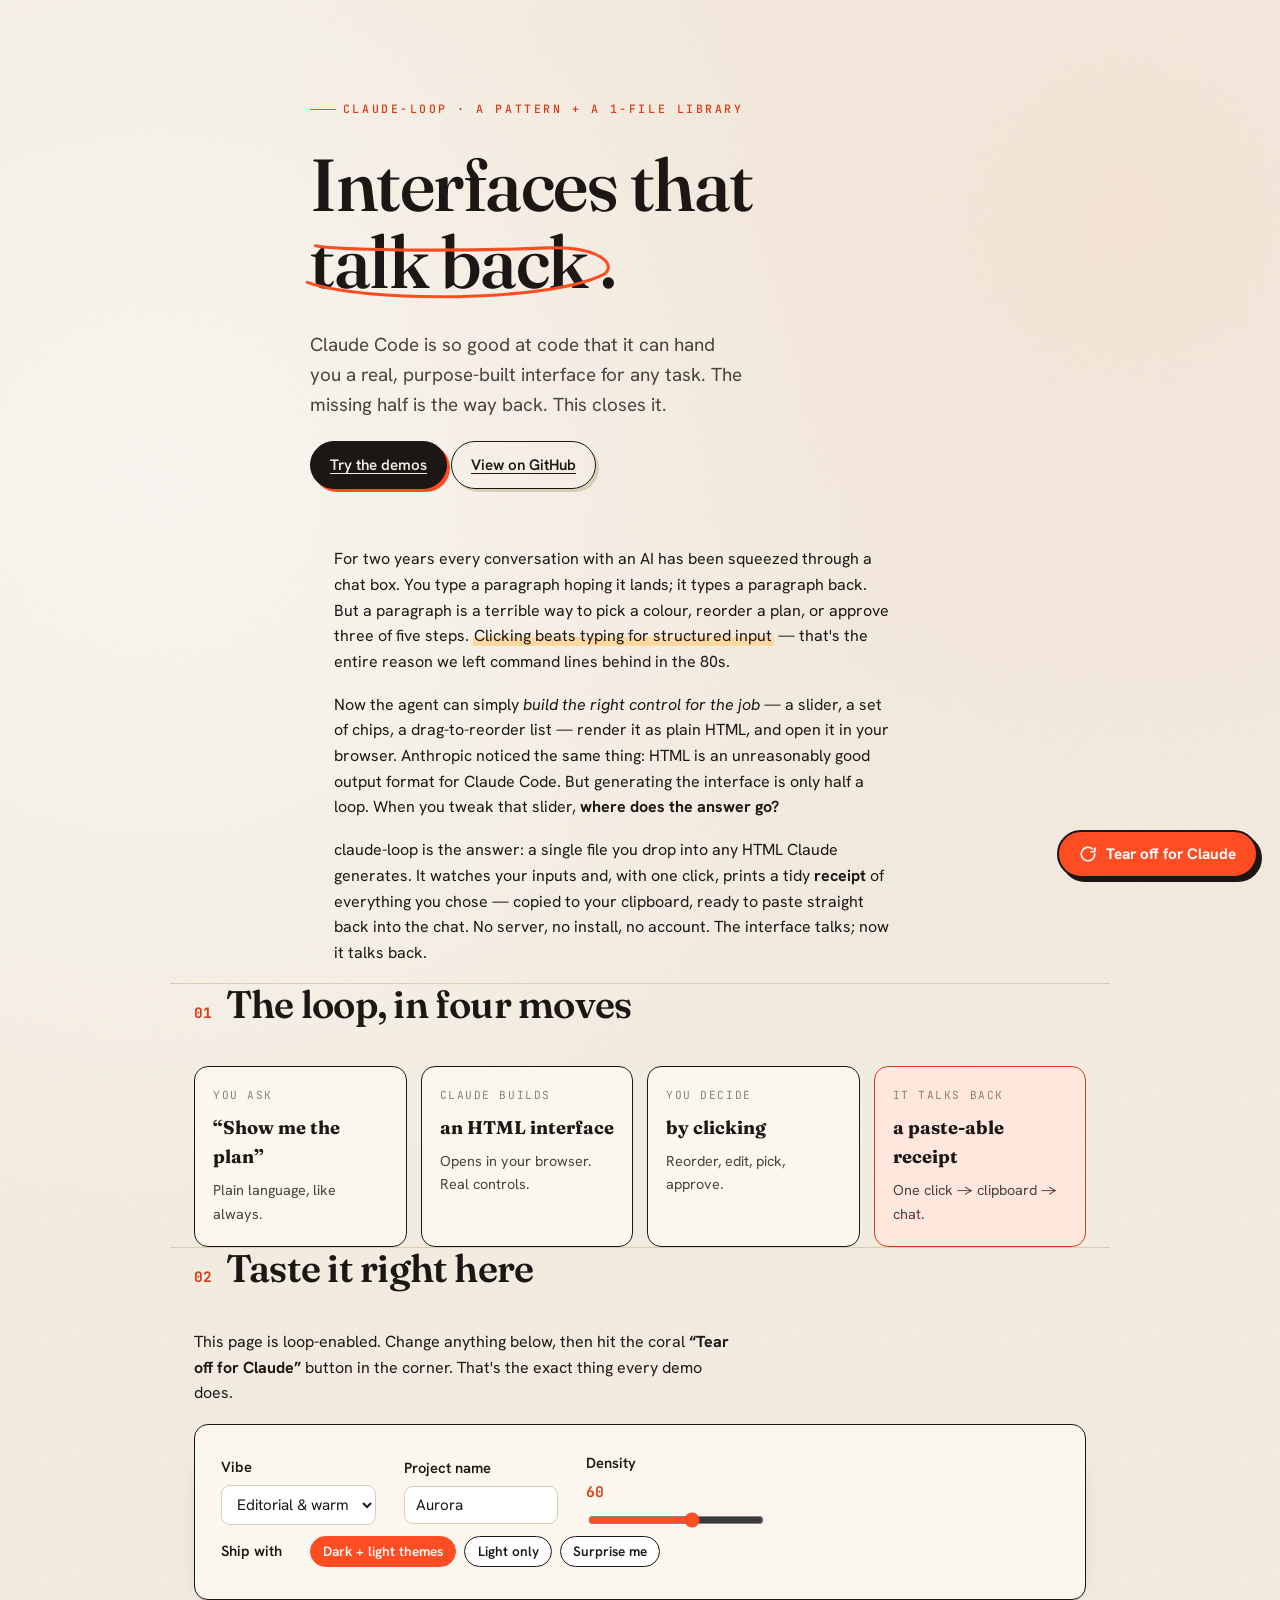
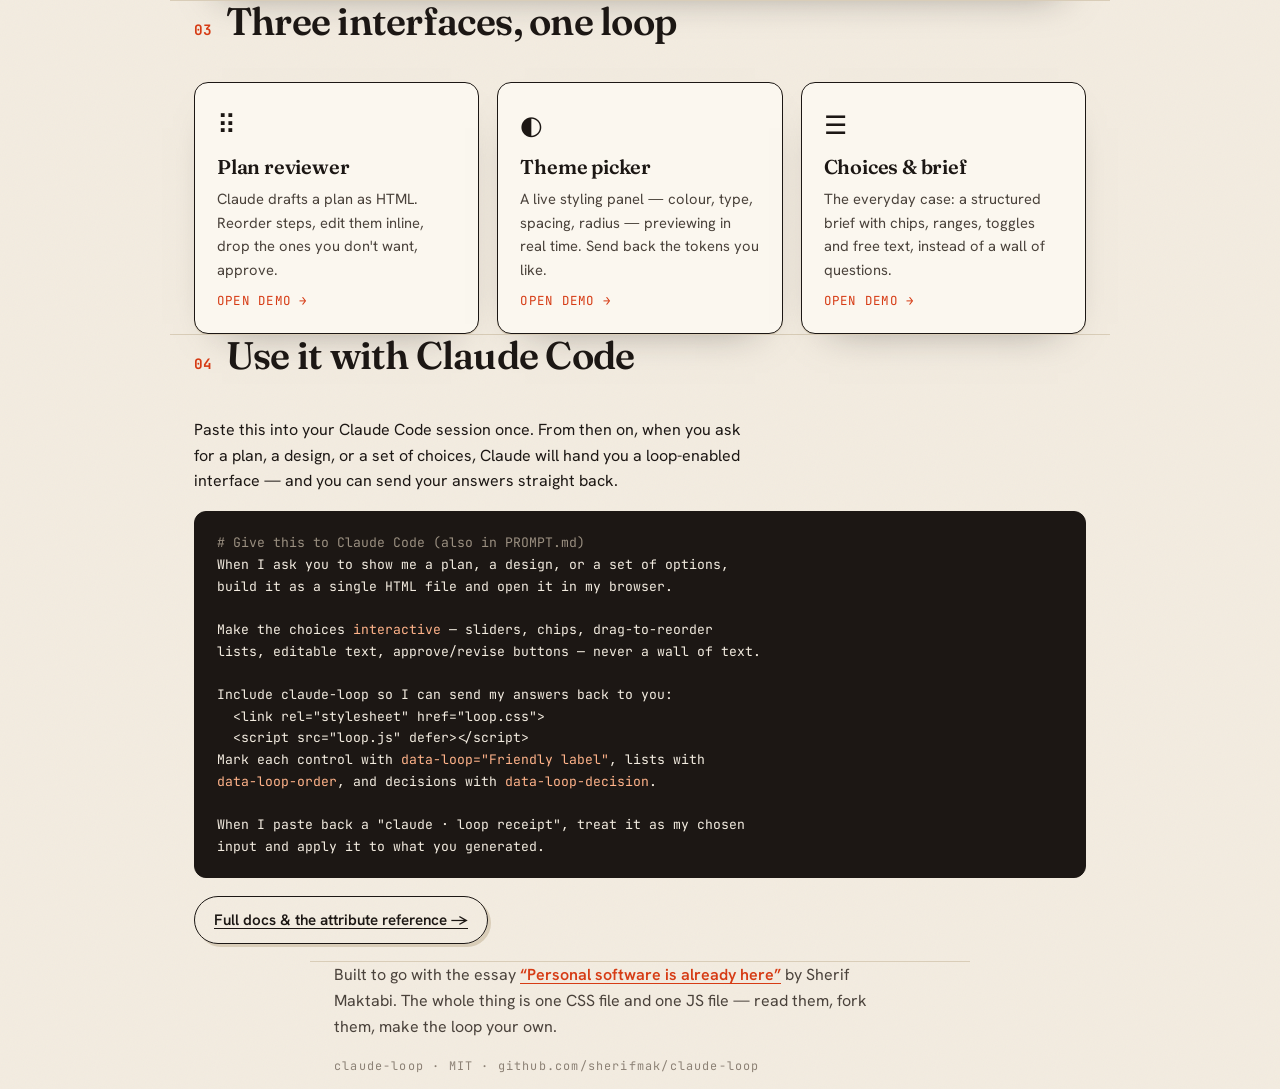
==== index.html @ 5210a77c "claude-loop: interfaces that talk back A drop-in pattern + library that closes the loop between the " ====
<!DOCTYPE html>
<html lang="en">
<head>
<meta charset="UTF-8">
<meta name="viewport" content="width=device-width, initial-scale=1.0">
<title>claude-loop · interfaces that talk back</title>
<meta name="description" content="Claude Code is so good at HTML it can hand you a real interface for any task. claude-loop closes the missing half of the loop: a clean way to send your clicks, edits, and choices back to the chat.">
<link rel="stylesheet" href="loop.css">
<style>
  /* page-specific layout */
  header.hero { padding: 92px 0 40px; }
  .hero h1 { margin-top: .15em; }
  .hero .lead { max-width: 40ch; }
  .loopword { position: relative; white-space: nowrap; }
  .loopword svg { position:absolute; left:-6%; top:-12%; width:112%; height:130%; pointer-events:none; }
  .loopword svg path { fill:none; stroke:var(--coral); stroke-width:3; stroke-linecap:round;
    stroke-dasharray: 620; stroke-dashoffset: 620; animation: draw 1.1s .5s ease forwards; }
  @keyframes draw { to { stroke-dashoffset: 0; } }

  section { padding: 46px 0; border-top: 1.5px solid var(--line); }
  .section-head { display:flex; align-items:baseline; gap:14px; margin-bottom: 26px; flex-wrap:wrap;}
  .num { font-family:var(--mono); color:var(--coral-deep); font-weight:700; font-size:.9rem; }

  /* the loop diagram */
  .loop-flow { display:grid; grid-template-columns: 1fr; gap:14px; counter-reset: s; }
  @media (min-width:760px){ .loop-flow{ grid-template-columns: repeat(4,1fr);} }
  .loop-step { background:var(--card); border:1.5px solid var(--ink); border-radius:var(--radius);
    padding:20px 18px; position:relative; }
  .loop-step .k { font-family:var(--mono); font-size:.7rem; letter-spacing:.14em; color:var(--ink-faint);
    text-transform:uppercase; display:block; margin-bottom:8px; }
  .loop-step b { font-family:var(--display); font-size:1.15rem; display:block; }
  .loop-step.is-back { background: var(--coral-wash); border-color: var(--coral-deep); }

  /* live taste strip */
  .taste { background:var(--card); border:1.5px solid var(--ink); border-radius:var(--radius);
    padding:26px; box-shadow:var(--shadow); }
  .taste .row { display:flex; flex-wrap:wrap; gap:18px 28px; align-items:center; margin-bottom:6px;}
  .taste label.f { display:flex; flex-direction:column; gap:6px; font-weight:600; font-size:.92rem; }
  .taste select, .taste input[type=text]{ font-family:var(--ui); font-size:.95rem; padding:.55em .7em;
    border:1.5px solid var(--line); border-radius:9px; background:#fff; color:var(--ink); }
  .taste input[type=range]{ accent-color: var(--coral); }
  .chip-row{ display:flex; gap:8px; flex-wrap:wrap; }
  .chip{ border:1.5px solid var(--ink); background:#fff; border-radius:100px; padding:.4em .9em;
    font-weight:600; font-size:.85rem; cursor:pointer; font-family:var(--ui); color:var(--ink);}
  .chip.is-active{ background:var(--coral); color:#fff; border-color:var(--coral);}

  /* gallery */
  .gallery{ display:grid; gap:18px; grid-template-columns:1fr; }
  @media(min-width:720px){ .gallery{ grid-template-columns:repeat(3,1fr);} }
  .demo-card{ display:flex; flex-direction:column; gap:10px; text-decoration:none; color:inherit;
    background:var(--card); border:1.5px solid var(--ink); border-radius:var(--radius); padding:22px;
    box-shadow:var(--shadow); transition:transform .14s, box-shadow .14s; }
  .demo-card:hover{ transform:translate(-2px,-2px); box-shadow:6px 8px 0 var(--coral); }
  .demo-card .glyph{ font-family:var(--mono); font-size:1.6rem; }
  .demo-card h3{ margin:0; }
  .demo-card p{ margin:0; color:var(--ink-soft); font-size:.92rem; }
  .demo-card .go{ margin-top:auto; font-family:var(--mono); font-size:.78rem; letter-spacing:.1em;
    text-transform:uppercase; color:var(--coral-deep); }

  pre.code{ background:#1c1714; color:#f3ece0; font-family:var(--mono); font-size:.82rem; line-height:1.65;
    padding:20px 22px; border-radius:12px; overflow:auto; border:1.5px solid var(--ink); position:relative;}
  pre.code .c{ color:#9a8f80; }
  pre.code .a{ color:#ffb38a; }

  footer{ padding:54px 0 80px; border-top:1.5px solid var(--line); color:var(--ink-soft);}
  footer a{ font-weight:600; }
  .credit{ font-family:var(--mono); font-size:.74rem; letter-spacing:.1em; color:var(--ink-faint); }
</style>
</head>
<body>

<header class="hero wrap narrow">
  <span class="eyebrow">claude-loop · a pattern + a 1-file library</span>
  <h1>Interfaces that <span class="loopword">talk back
    <svg viewBox="0 0 320 80" aria-hidden="true"><path d="M14 58 C70 78 250 78 306 50 C320 40 300 22 250 24 C150 28 40 26 22 22"/></svg>
  </span>.</h1>
  <p class="lead">Claude Code is so good at code that it can hand you a real, purpose-built
  interface for any task. The missing half is the way back. This closes it.</p>
  <p><a class="btn" href="#gallery">Try the demos</a>
     <a class="btn btn--ghost" href="https://github.com/sherifmak/claude-loop" target="_blank" rel="noopener">View on GitHub</a></p>
</header>

<div class="wrap narrow">
  <p>For two years every conversation with an AI has been squeezed through a chat box. You type a
  paragraph hoping it lands; it types a paragraph back. But a paragraph is a terrible way to pick a
  colour, reorder a plan, or approve three of five steps. <span class="mark">Clicking beats typing for
  structured input</span> — that's the entire reason we left command lines behind in the 80s.</p>

  <p>Now the agent can simply <em>build the right control for the job</em> — a slider, a set of chips,
  a drag-to-reorder list — render it as plain HTML, and open it in your browser. Anthropic noticed the
  same thing: HTML is an unreasonably good output format for Claude Code. But generating the interface
  is only half a loop. When you tweak that slider, <strong>where does the answer go?</strong></p>

  <p>claude-loop is the answer: a single file you drop into any HTML Claude generates. It watches your
  inputs and, with one click, prints a tidy <strong>receipt</strong> of everything you chose — copied to
  your clipboard, ready to paste straight back into the chat. No server, no install, no account.
  The interface talks; now it talks back.</p>
</div>

<!-- THE LOOP -->
<section class="wrap">
  <div class="section-head"><span class="num">01</span><h2>The loop, in four moves</h2></div>
  <div class="loop-flow">
    <div class="loop-step"><span class="k">you ask</span><b>“Show me the plan”</b><p style="margin:8px 0 0;font-size:.9rem;color:var(--ink-soft)">Plain language, like always.</p></div>
    <div class="loop-step"><span class="k">claude builds</span><b>an HTML interface</b><p style="margin:8px 0 0;font-size:.9rem;color:var(--ink-soft)">Opens in your browser. Real controls.</p></div>
    <div class="loop-step"><span class="k">you decide</span><b>by clicking</b><p style="margin:8px 0 0;font-size:.9rem;color:var(--ink-soft)">Reorder, edit, pick, approve.</p></div>
    <div class="loop-step is-back"><span class="k">it talks back</span><b>a paste-able receipt</b><p style="margin:8px 0 0;font-size:.9rem;color:var(--ink-soft)">One click → clipboard → chat.</p></div>
  </div>
</section>

<!-- LIVE TASTE -->
<section class="wrap">
  <div class="section-head"><span class="num">02</span><h2>Taste it right here</h2></div>
  <p style="max-width:60ch">This page is loop-enabled. Change anything below, then hit the coral
  <strong>“Tear off for Claude”</strong> button in the corner. That's the exact thing every demo does.</p>
  <div class="taste" data-loop-title="claude-loop landing — live taste">
    <div class="row">
      <label class="f">Vibe
        <select data-loop="Vibe">
          <option>Editorial &amp; warm</option>
          <option>Brutalist &amp; raw</option>
          <option>Soft &amp; pastel</option>
          <option>Retro-futuristic</option>
        </select>
      </label>
      <label class="f">Project name
        <input type="text" data-loop="Project name" value="Aurora" size="14">
      </label>
      <label class="f" style="min-width:180px">Density <output id="dv" style="font-family:var(--mono);color:var(--coral-deep)">60</output>
        <input type="range" min="0" max="100" value="60" data-loop="Density"
               oninput="document.getElementById('dv').textContent=this.value">
      </label>
    </div>
    <div class="row" style="margin-top:6px">
      <span style="font-weight:600;font-size:.92rem">Ship with</span>
      <div class="chip-row" data-loop-decision="Ship with">
        <button type="button" class="chip is-active" data-loop-choice="Dark + light themes">Dark + light themes</button>
        <button type="button" class="chip" data-loop-choice="Light only">Light only</button>
        <button type="button" class="chip" data-loop-choice="Surprise me">Surprise me</button>
      </div>
    </div>
  </div>
</section>

<!-- GALLERY -->
<section class="wrap" id="gallery">
  <div class="section-head"><span class="num">03</span><h2>Three interfaces, one loop</h2></div>
  <div class="gallery">
    <a class="demo-card" href="demos/plan.html">
      <span class="glyph">⠿</span>
      <h3>Plan reviewer</h3>
      <p>Claude drafts a plan as HTML. Reorder steps, edit them inline, drop the ones you don't want, approve.</p>
      <span class="go">open demo →</span>
    </a>
    <a class="demo-card" href="demos/theme.html">
      <span class="glyph">◐</span>
      <h3>Theme picker</h3>
      <p>A live styling panel — colour, type, spacing, radius — previewing in real time. Send back the tokens you like.</p>
      <span class="go">open demo →</span>
    </a>
    <a class="demo-card" href="demos/choices.html">
      <span class="glyph">☰</span>
      <h3>Choices &amp; brief</h3>
      <p>The everyday case: a structured brief with chips, ranges, toggles and free text, instead of a wall of questions.</p>
      <span class="go">open demo →</span>
    </a>
  </div>
</section>

<!-- USE IT -->
<section class="wrap">
  <div class="section-head"><span class="num">04</span><h2>Use it with Claude Code</h2></div>
  <p style="max-width:62ch">Paste this into your Claude Code session once. From then on, when you ask for a
  plan, a design, or a set of choices, Claude will hand you a loop-enabled interface — and you can send
  your answers straight back.</p>
  <pre class="code"><span class="c"># Give this to Claude Code (also in PROMPT.md)</span>
When I ask you to show me a plan, a design, or a set of options,
build it as a single HTML file and open it in my browser.

Make the choices <span class="a">interactive</span> — sliders, chips, drag-to-reorder
lists, editable text, approve/revise buttons — never a wall of text.

Include claude-loop so I can send my answers back to you:
  &lt;link rel="stylesheet" href="loop.css"&gt;
  &lt;script src="loop.js" defer&gt;&lt;/script&gt;
Mark each control with <span class="a">data-loop="Friendly label"</span>, lists with
<span class="a">data-loop-order</span>, and decisions with <span class="a">data-loop-decision</span>.

When I paste back a "claude · loop receipt", treat it as my chosen
input and apply it to what you generated.</pre>
  <p style="margin-top:18px"><a class="btn btn--ghost" href="https://github.com/sherifmak/claude-loop#readme" target="_blank" rel="noopener">Full docs &amp; the attribute reference →</a></p>
</section>

<footer class="wrap narrow">
  <p>Built to go with the essay <a href="https://sheriff.substack.com" target="_blank" rel="noopener">“Personal software is already here”</a>
  by Sherif Maktabi. The whole thing is one CSS file and one JS file — read them, fork them, make the loop your own.</p>
  <p class="credit">claude-loop · MIT · github.com/sherifmak/claude-loop</p>
</footer>

<script src="loop.js" defer></script>
</body>
</html>
---- loop.css ----
/* ============================================================
   claude-loop — shared design system
   Aesthetic: editorial paper + ink, single coral signal accent.
   Fonts: Fraunces (display) · Hanken Grotesk (UI) · JetBrains Mono (machine)
   ============================================================ */

@import url('https://fonts.googleapis.com/css2?family=Fraunces:opsz,wght@9..144,400..900&family=Hanken+Grotesk:wght@400;500;600;700&family=JetBrains+Mono:wght@400;500;700&display=swap');

:root {
  /* paper + ink */
  --paper:      #f3ece0;
  --paper-2:    #ece3d4;
  --card:       #fbf7ef;
  --ink:        #1c1714;
  --ink-soft:   #4a423b;
  --ink-faint:  #8c8175;
  --line:       #d9cdb8;
  --line-soft:  #e6dccb;

  /* signal accent */
  --coral:      #ff4d23;
  --coral-deep: #d63b14;
  --coral-wash: #ffe7dd;
  --mark:       #ffd9a0; /* highlighter */

  /* type */
  --display: 'Fraunces', Georgia, serif;
  --ui:      'Hanken Grotesk', system-ui, sans-serif;
  --mono:    'JetBrains Mono', ui-monospace, monospace;

  --maxw: 940px;
  --radius: 14px;
  --shadow: 0 1px 0 var(--line), 0 18px 40px -28px rgba(28,23,20,.5);
}

* { box-sizing: border-box; }

html { scroll-behavior: smooth; }

body {
  margin: 0;
  font-family: var(--ui);
  color: var(--ink);
  background-color: var(--paper);
  /* subtle paper grain via layered gradients */
  background-image:
    radial-gradient(circle at 12% 18%, rgba(255,255,255,.5), transparent 30%),
    radial-gradient(circle at 88% 8%, rgba(255,77,35,.05), transparent 32%),
    url("data:image/svg+xml,%3Csvg xmlns='http://www.w3.org/2000/svg' width='120' height='120'%3E%3Cfilter id='n'%3E%3CfeTurbulence type='fractalNoise' baseFrequency='0.9' numOctaves='2' stitchTiles='stitch'/%3E%3C/filter%3E%3Crect width='100%25' height='100%25' filter='url(%23n)' opacity='0.035'/%3E%3C/svg%3E");
  line-height: 1.6;
  -webkit-font-smoothing: antialiased;
  text-rendering: optimizeLegibility;
}

/* ---------- layout ---------- */
.wrap { max-width: var(--maxw); margin: 0 auto; padding: 0 24px; }
.narrow { max-width: 660px; }

/* ---------- type ---------- */
h1, h2, h3 { font-family: var(--display); font-weight: 600; line-height: 1.05; letter-spacing: -.02em; margin: 0 0 .4em; }
h1 { font-size: clamp(2.6rem, 7vw, 4.6rem); font-weight: 540; font-optical-sizing: auto; }
h2 { font-size: clamp(1.7rem, 4vw, 2.4rem); }
h3 { font-size: 1.25rem; letter-spacing: -.01em; }
p  { margin: 0 0 1.1em; max-width: 62ch; }
a  { color: var(--coral-deep); text-decoration-thickness: 1px; text-underline-offset: 3px; }
a:hover { color: var(--coral); }

.eyebrow {
  font-family: var(--mono);
  font-size: .72rem; letter-spacing: .22em; text-transform: uppercase;
  color: var(--coral-deep); font-weight: 500; margin: 0 0 1.4em;
  display: inline-flex; align-items: center; gap: .6em;
}
.eyebrow::before { content: ""; width: 26px; height: 1px; background: var(--coral); }

.lead { font-size: 1.18rem; color: var(--ink-soft); }
.mark { background: linear-gradient(180deg, transparent 58%, var(--mark) 58%); padding: 0 .08em; }

/* ---------- buttons ---------- */
.btn {
  font-family: var(--ui); font-weight: 600; font-size: .95rem;
  border: 1.5px solid var(--ink); background: var(--ink); color: var(--paper);
  padding: .7em 1.25em; border-radius: 100px; cursor: pointer;
  display: inline-flex; align-items: center; gap: .55em;
  transition: transform .12s ease, box-shadow .12s ease, background .15s;
  box-shadow: 3px 3px 0 var(--coral);
}
.btn:hover { transform: translate(-1px,-1px); box-shadow: 5px 5px 0 var(--coral); }
.btn:active { transform: translate(2px,2px); box-shadow: 1px 1px 0 var(--coral); }
.btn--ghost { background: transparent; color: var(--ink); box-shadow: 3px 3px 0 var(--line); }
.btn--ghost:hover { box-shadow: 5px 5px 0 var(--line); }
.btn--coral { background: var(--coral); border-color: var(--coral); color: #fff; box-shadow: 3px 3px 0 var(--ink); }

/* ---------- cards / panels ---------- */
.card {
  background: var(--card); border: 1.5px solid var(--ink); border-radius: var(--radius);
  padding: 26px; box-shadow: var(--shadow);
}
.tag {
  font-family: var(--mono); font-size: .68rem; letter-spacing: .12em; text-transform: uppercase;
  border: 1px solid var(--line); border-radius: 100px; padding: .25em .7em; color: var(--ink-soft);
  display: inline-block;
}

/* ============================================================
   THE LOOP WIDGET  (injected by loop.js)
   The "tear-off receipt" you hand back to Claude.
   ============================================================ */

.loop-bar {
  position: fixed; right: 22px; bottom: 22px; z-index: 9000;
  display: flex; align-items: center; gap: 12px;
}
.loop-bar__btn {
  font-family: var(--ui); font-weight: 700; font-size: .95rem;
  background: var(--coral); color: #fff; border: 2px solid var(--ink);
  border-radius: 100px; padding: .8em 1.3em; cursor: pointer;
  display: inline-flex; align-items: center; gap: .6em;
  box-shadow: 4px 4px 0 var(--ink);
  transition: transform .12s, box-shadow .12s;
}
.loop-bar__btn:hover { transform: translate(-1px,-1px); box-shadow: 6px 6px 0 var(--ink); }
.loop-bar__btn:active { transform: translate(2px,2px); box-shadow: 2px 2px 0 var(--ink); }
.loop-bar__btn svg { width: 18px; height: 18px; }

/* the receipt modal */
.loop-scrim {
  position: fixed; inset: 0; z-index: 9500; display: none;
  background: rgba(28,23,20,.45); backdrop-filter: blur(3px);
  align-items: center; justify-content: center; padding: 24px;
}
.loop-scrim.is-open { display: flex; animation: loop-fade .2s ease; }
@keyframes loop-fade { from { opacity: 0; } to { opacity: 1; } }

.loop-receipt {
  --tear: 12px;
  position: relative; width: min(440px, 100%); max-height: 84vh; overflow: auto;
  background: #fffdf8; color: var(--ink);
  font-family: var(--mono); font-size: 13px; line-height: 1.7;
  padding: 30px 28px 26px;
  box-shadow: 0 30px 70px -20px rgba(0,0,0,.55);
  /* perforated top + bottom tear edges */
  -webkit-mask:
    radial-gradient(var(--tear) at 50% 0, transparent 98%, #000) 0 0/24px 100% repeat-x,
    radial-gradient(var(--tear) at 50% 100%, transparent 98%, #000) 0 100%/24px 100% repeat-x,
    linear-gradient(#000,#000) 0 var(--tear)/100% calc(100% - var(--tear)*2) no-repeat;
          mask:
    radial-gradient(var(--tear) at 50% 0, transparent 98%, #000) 0 0/24px 100% repeat-x,
    radial-gradient(var(--tear) at 50% 100%, transparent 98%, #000) 0 100%/24px 100% repeat-x,
    linear-gradient(#000,#000) 0 var(--tear)/100% calc(100% - var(--tear)*2) no-repeat;
  animation: loop-print .42s cubic-bezier(.2,.9,.25,1);
  transform-origin: top center;
}
@keyframes loop-print {
  from { transform: translateY(-14px) scaleY(.4); opacity: 0; }
  to   { transform: translateY(0) scaleY(1); opacity: 1; }
}
.loop-receipt__head {
  text-align: center; border-bottom: 2px dashed var(--line); padding-bottom: 14px; margin-bottom: 14px;
}
.loop-receipt__head b { display:block; font-size: 15px; letter-spacing: .12em; text-transform: uppercase; }
.loop-receipt__head span { color: var(--ink-faint); font-size: 11px; letter-spacing: .1em; }
.loop-receipt pre { margin: 0; white-space: pre-wrap; word-break: break-word; font-family: var(--mono); }
.loop-receipt__foot {
  margin-top: 16px; padding-top: 14px; border-top: 2px dashed var(--line);
  display: flex; gap: 10px; flex-direction: column;
}
.loop-receipt__foot .btn { justify-content: center; width: 100%; }
.loop-receipt__hint { text-align:center; color: var(--ink-faint); font-size: 11px; margin: 2px 0 0; }
.loop-barcode { height: 34px; margin: 14px 0 2px; background: repeating-linear-gradient(90deg, var(--ink) 0 2px, transparent 2px 4px, var(--ink) 4px 5px, transparent 5px 9px); opacity:.85;}

.loop-toast {
  position: fixed; left: 50%; bottom: 28px; transform: translateX(-50%) translateY(20px);
  background: var(--ink); color: var(--paper); font-family: var(--ui); font-weight: 600;
  padding: .8em 1.3em; border-radius: 100px; z-index: 9600; opacity: 0; pointer-events: none;
  transition: opacity .25s, transform .25s; box-shadow: 0 10px 30px -10px rgba(0,0,0,.6);
}
.loop-toast.is-on { opacity: 1; transform: translateX(-50%) translateY(0); }

@media (max-width: 560px) {
  .loop-bar { right: 12px; bottom: 12px; left: 12px; }
  .loop-bar__btn { width: 100%; justify-content: center; }
}

/* reduced motion */
@media (prefers-reduced-motion: reduce) {
  *, ::before, ::after { animation-duration: .01ms !important; transition-duration: .01ms !important; }
  html { scroll-behavior: auto; }
}
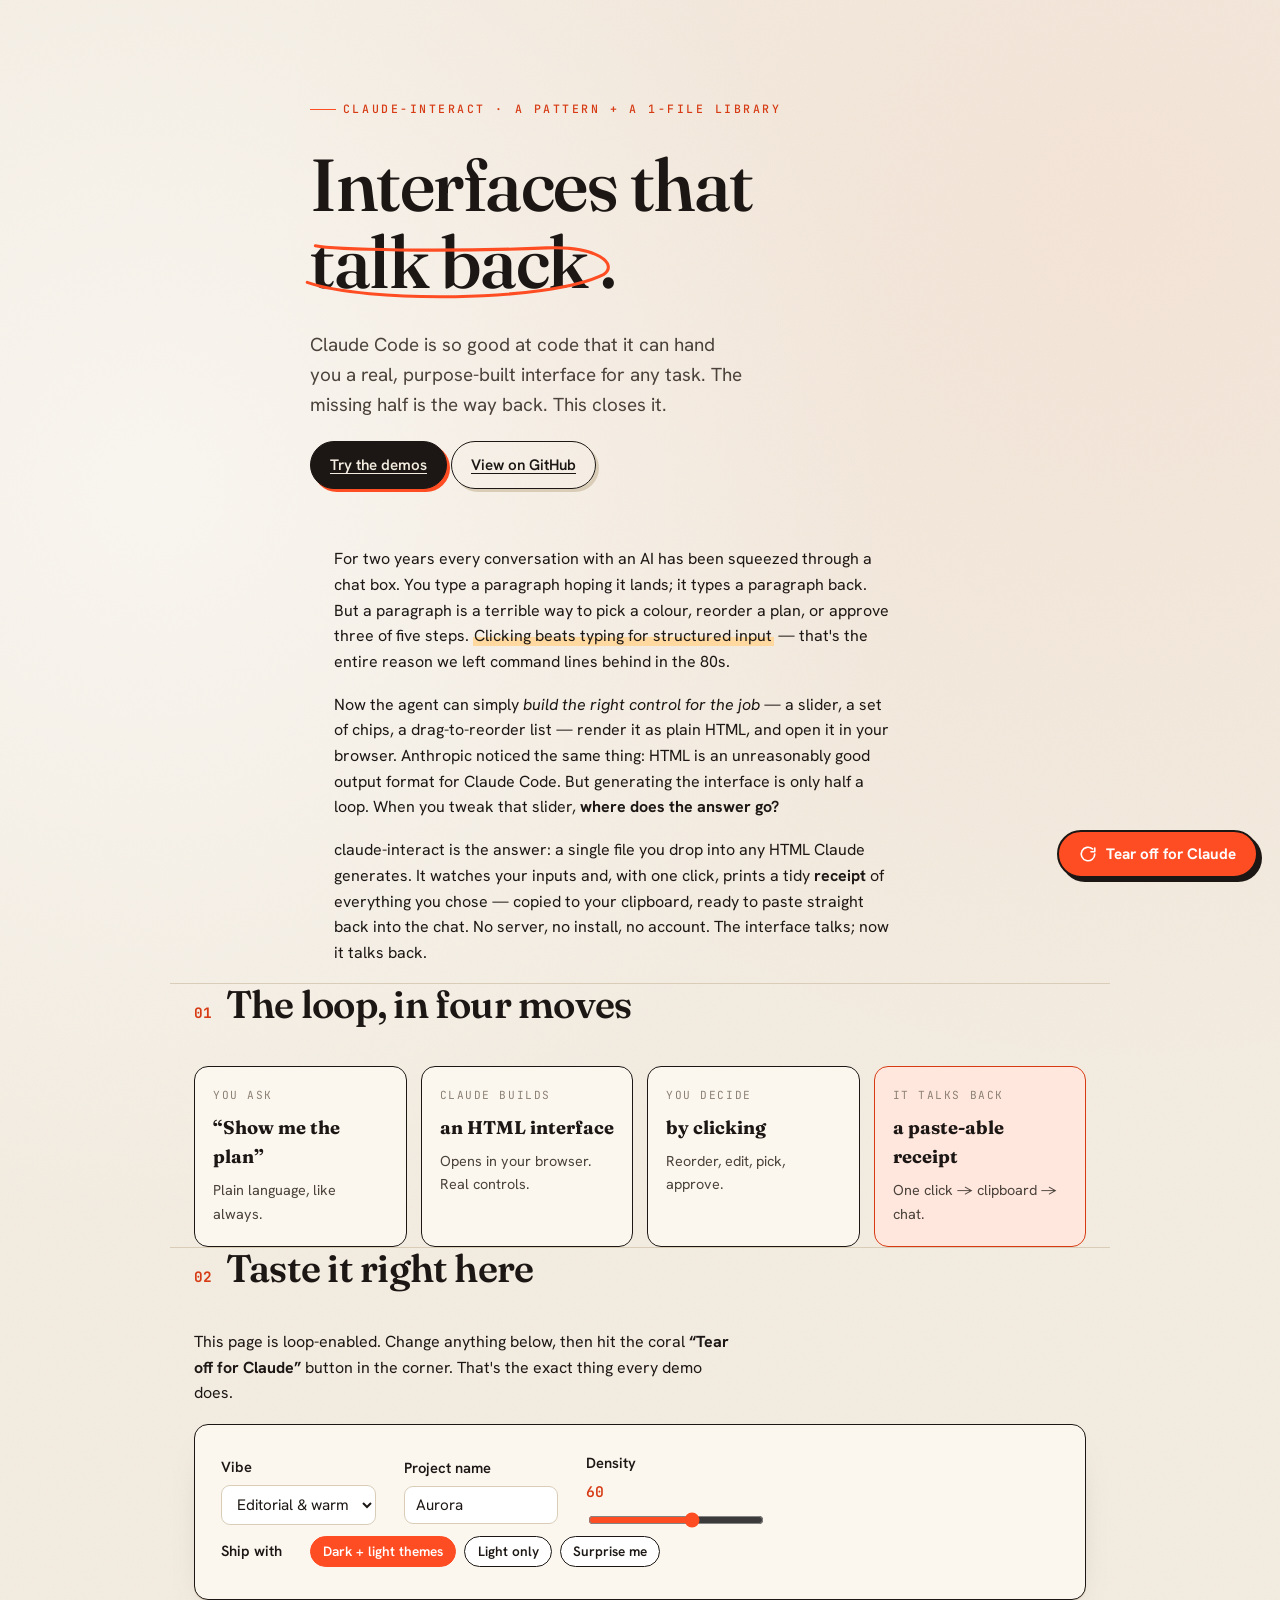
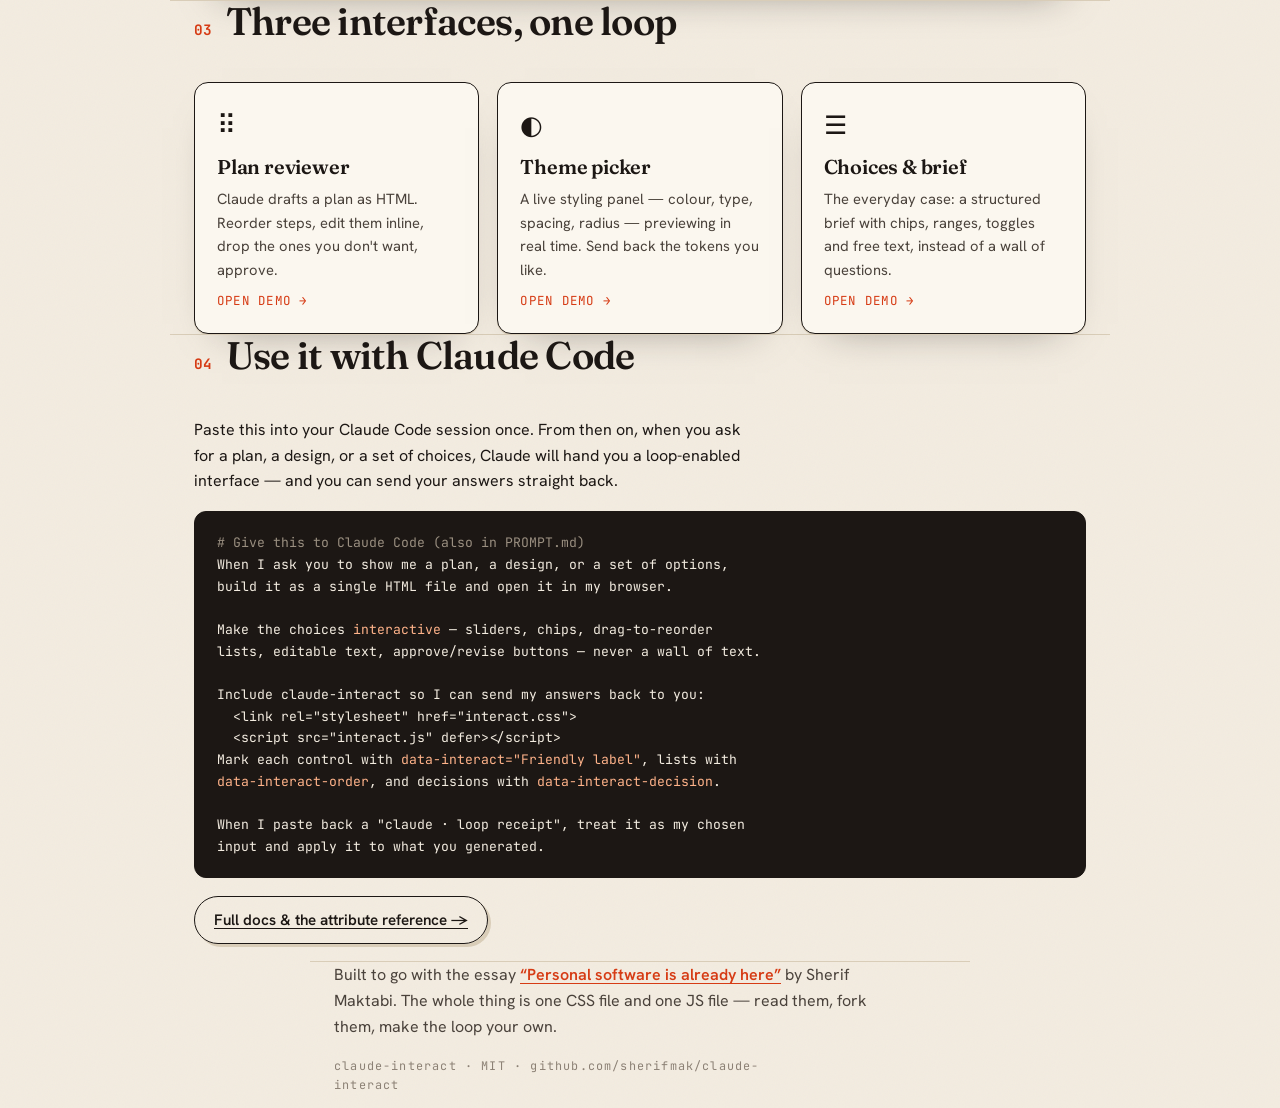
==== commit 1f7ad0bc: "Rename claude-loop → claude-interact Avoids collision with Claude Code's built-in /loop command. Ren" ====
--- a/index.html
+++ b/index.html
@@ -3,9 +3,9 @@
 <head>
 <meta charset="UTF-8">
 <meta name="viewport" content="width=device-width, initial-scale=1.0">
-<title>claude-loop · interfaces that talk back</title>
-<meta name="description" content="Claude Code is so good at HTML it can hand you a real interface for any task. claude-loop closes the missing half of the loop: a clean way to send your clicks, edits, and choices back to the chat.">
-<link rel="stylesheet" href="loop.css">
+<title>claude-interact · interfaces that talk back</title>
+<meta name="description" content="Claude Code is so good at HTML it can hand you a real interface for any task. claude-interact closes the missing half of the loop: a clean way to send your clicks, edits, and choices back to the chat.">
+<link rel="stylesheet" href="interact.css">
 <style>
   /* page-specific layout */
   header.hero { padding: 92px 0 40px; }
@@ -70,14 +70,14 @@
 <body>
 
 <header class="hero wrap narrow">
-  <span class="eyebrow">claude-loop · a pattern + a 1-file library</span>
+  <span class="eyebrow">claude-interact · a pattern + a 1-file library</span>
   <h1>Interfaces that <span class="loopword">talk back
     <svg viewBox="0 0 320 80" aria-hidden="true"><path d="M14 58 C70 78 250 78 306 50 C320 40 300 22 250 24 C150 28 40 26 22 22"/></svg>
   </span>.</h1>
   <p class="lead">Claude Code is so good at code that it can hand you a real, purpose-built
   interface for any task. The missing half is the way back. This closes it.</p>
   <p><a class="btn" href="#gallery">Try the demos</a>
-     <a class="btn btn--ghost" href="https://github.com/sherifmak/claude-loop" target="_blank" rel="noopener">View on GitHub</a></p>
+     <a class="btn btn--ghost" href="https://github.com/sherifmak/claude-interact" target="_blank" rel="noopener">View on GitHub</a></p>
 </header>
 
 <div class="wrap narrow">
@@ -91,7 +91,7 @@
   same thing: HTML is an unreasonably good output format for Claude Code. But generating the interface
   is only half a loop. When you tweak that slider, <strong>where does the answer go?</strong></p>
 
-  <p>claude-loop is the answer: a single file you drop into any HTML Claude generates. It watches your
+  <p>claude-interact is the answer: a single file you drop into any HTML Claude generates. It watches your
   inputs and, with one click, prints a tidy <strong>receipt</strong> of everything you chose — copied to
   your clipboard, ready to paste straight back into the chat. No server, no install, no account.
   The interface talks; now it talks back.</p>
@@ -113,10 +113,10 @@
   <div class="section-head"><span class="num">02</span><h2>Taste it right here</h2></div>
   <p style="max-width:60ch">This page is loop-enabled. Change anything below, then hit the coral
   <strong>“Tear off for Claude”</strong> button in the corner. That's the exact thing every demo does.</p>
-  <div class="taste" data-loop-title="claude-loop landing — live taste">
+  <div class="taste" data-interact-title="claude-interact landing — live taste">
     <div class="row">
       <label class="f">Vibe
-        <select data-loop="Vibe">
+        <select data-interact="Vibe">
           <option>Editorial &amp; warm</option>
           <option>Brutalist &amp; raw</option>
           <option>Soft &amp; pastel</option>
@@ -124,19 +124,19 @@
         </select>
       </label>
       <label class="f">Project name
-        <input type="text" data-loop="Project name" value="Aurora" size="14">
+        <input type="text" data-interact="Project name" value="Aurora" size="14">
       </label>
       <label class="f" style="min-width:180px">Density <output id="dv" style="font-family:var(--mono);color:var(--coral-deep)">60</output>
-        <input type="range" min="0" max="100" value="60" data-loop="Density"
+        <input type="range" min="0" max="100" value="60" data-interact="Density"
                oninput="document.getElementById('dv').textContent=this.value">
       </label>
     </div>
     <div class="row" style="margin-top:6px">
       <span style="font-weight:600;font-size:.92rem">Ship with</span>
-      <div class="chip-row" data-loop-decision="Ship with">
-        <button type="button" class="chip is-active" data-loop-choice="Dark + light themes">Dark + light themes</button>
-        <button type="button" class="chip" data-loop-choice="Light only">Light only</button>
-        <button type="button" class="chip" data-loop-choice="Surprise me">Surprise me</button>
+      <div class="chip-row" data-interact-decision="Ship with">
+        <button type="button" class="chip is-active" data-interact-choice="Dark + light themes">Dark + light themes</button>
+        <button type="button" class="chip" data-interact-choice="Light only">Light only</button>
+        <button type="button" class="chip" data-interact-choice="Surprise me">Surprise me</button>
       </div>
     </div>
   </div>
@@ -180,23 +180,23 @@
 Make the choices <span class="a">interactive</span> — sliders, chips, drag-to-reorder
 lists, editable text, approve/revise buttons — never a wall of text.
 
-Include claude-loop so I can send my answers back to you:
-  &lt;link rel="stylesheet" href="loop.css"&gt;
-  &lt;script src="loop.js" defer&gt;&lt;/script&gt;
-Mark each control with <span class="a">data-loop="Friendly label"</span>, lists with
-<span class="a">data-loop-order</span>, and decisions with <span class="a">data-loop-decision</span>.
+Include claude-interact so I can send my answers back to you:
+  &lt;link rel="stylesheet" href="interact.css"&gt;
+  &lt;script src="interact.js" defer&gt;&lt;/script&gt;
+Mark each control with <span class="a">data-interact="Friendly label"</span>, lists with
+<span class="a">data-interact-order</span>, and decisions with <span class="a">data-interact-decision</span>.
 
 When I paste back a "claude · loop receipt", treat it as my chosen
 input and apply it to what you generated.</pre>
-  <p style="margin-top:18px"><a class="btn btn--ghost" href="https://github.com/sherifmak/claude-loop#readme" target="_blank" rel="noopener">Full docs &amp; the attribute reference →</a></p>
+  <p style="margin-top:18px"><a class="btn btn--ghost" href="https://github.com/sherifmak/claude-interact#readme" target="_blank" rel="noopener">Full docs &amp; the attribute reference →</a></p>
 </section>
 
 <footer class="wrap narrow">
   <p>Built to go with the essay <a href="https://sheriff.substack.com" target="_blank" rel="noopener">“Personal software is already here”</a>
   by Sherif Maktabi. The whole thing is one CSS file and one JS file — read them, fork them, make the loop your own.</p>
-  <p class="credit">claude-loop · MIT · github.com/sherifmak/claude-loop</p>
+  <p class="credit">claude-interact · MIT · github.com/sherifmak/claude-interact</p>
 </footer>
 
-<script src="loop.js" defer></script>
+<script src="interact.js" defer></script>
 </body>
 </html>
--- a/interact.css
+++ b/interact.css
@@ -0,0 +1,189 @@
+/* ============================================================
+   claude-interact — shared design system
+   Aesthetic: editorial paper + ink, single coral signal accent.
+   Fonts: Fraunces (display) · Hanken Grotesk (UI) · JetBrains Mono (machine)
+   ============================================================ */
+
+@import url('https://fonts.googleapis.com/css2?family=Fraunces:opsz,wght@9..144,400..900&family=Hanken+Grotesk:wght@400;500;600;700&family=JetBrains+Mono:wght@400;500;700&display=swap');
+
+:root {
+  /* paper + ink */
+  --paper:      #f3ece0;
+  --paper-2:    #ece3d4;
+  --card:       #fbf7ef;
+  --ink:        #1c1714;
+  --ink-soft:   #4a423b;
+  --ink-faint:  #8c8175;
+  --line:       #d9cdb8;
+  --line-soft:  #e6dccb;
+
+  /* signal accent */
+  --coral:      #ff4d23;
+  --coral-deep: #d63b14;
+  --coral-wash: #ffe7dd;
+  --mark:       #ffd9a0; /* highlighter */
+
+  /* type */
+  --display: 'Fraunces', Georgia, serif;
+  --ui:      'Hanken Grotesk', system-ui, sans-serif;
+  --mono:    'JetBrains Mono', ui-monospace, monospace;
+
+  --maxw: 940px;
+  --radius: 14px;
+  --shadow: 0 1px 0 var(--line), 0 18px 40px -28px rgba(28,23,20,.5);
+}
+
+* { box-sizing: border-box; }
+
+html { scroll-behavior: smooth; }
+
+body {
+  margin: 0;
+  font-family: var(--ui);
+  color: var(--ink);
+  background-color: var(--paper);
+  /* subtle paper grain via layered gradients */
+  background-image:
+    radial-gradient(circle at 12% 18%, rgba(255,255,255,.5), transparent 30%),
+    radial-gradient(circle at 88% 8%, rgba(255,77,35,.05), transparent 32%),
+    url("data:image/svg+xml,%3Csvg xmlns='http://www.w3.org/2000/svg' width='120' height='120'%3E%3Cfilter id='n'%3E%3CfeTurbulence type='fractalNoise' baseFrequency='0.9' numOctaves='2' stitchTiles='stitch'/%3E%3C/filter%3E%3Crect width='100%25' height='100%25' filter='url(%23n)' opacity='0.035'/%3E%3C/svg%3E");
+  line-height: 1.6;
+  -webkit-font-smoothing: antialiased;
+  text-rendering: optimizeLegibility;
+}
+
+/* ---------- layout ---------- */
+.wrap { max-width: var(--maxw); margin: 0 auto; padding: 0 24px; }
+.narrow { max-width: 660px; }
+
+/* ---------- type ---------- */
+h1, h2, h3 { font-family: var(--display); font-weight: 600; line-height: 1.05; letter-spacing: -.02em; margin: 0 0 .4em; }
+h1 { font-size: clamp(2.6rem, 7vw, 4.6rem); font-weight: 540; font-optical-sizing: auto; }
+h2 { font-size: clamp(1.7rem, 4vw, 2.4rem); }
+h3 { font-size: 1.25rem; letter-spacing: -.01em; }
+p  { margin: 0 0 1.1em; max-width: 62ch; }
+a  { color: var(--coral-deep); text-decoration-thickness: 1px; text-underline-offset: 3px; }
+a:hover { color: var(--coral); }
+
+.eyebrow {
+  font-family: var(--mono);
+  font-size: .72rem; letter-spacing: .22em; text-transform: uppercase;
+  color: var(--coral-deep); font-weight: 500; margin: 0 0 1.4em;
+  display: inline-flex; align-items: center; gap: .6em;
+}
+.eyebrow::before { content: ""; width: 26px; height: 1px; background: var(--coral); }
+
+.lead { font-size: 1.18rem; color: var(--ink-soft); }
+.mark { background: linear-gradient(180deg, transparent 58%, var(--mark) 58%); padding: 0 .08em; }
+
+/* ---------- buttons ---------- */
+.btn {
+  font-family: var(--ui); font-weight: 600; font-size: .95rem;
+  border: 1.5px solid var(--ink); background: var(--ink); color: var(--paper);
+  padding: .7em 1.25em; border-radius: 100px; cursor: pointer;
+  display: inline-flex; align-items: center; gap: .55em;
+  transition: transform .12s ease, box-shadow .12s ease, background .15s;
+  box-shadow: 3px 3px 0 var(--coral);
+}
+.btn:hover { transform: translate(-1px,-1px); box-shadow: 5px 5px 0 var(--coral); }
+.btn:active { transform: translate(2px,2px); box-shadow: 1px 1px 0 var(--coral); }
+.btn--ghost { background: transparent; color: var(--ink); box-shadow: 3px 3px 0 var(--line); }
+.btn--ghost:hover { box-shadow: 5px 5px 0 var(--line); }
+.btn--coral { background: var(--coral); border-color: var(--coral); color: #fff; box-shadow: 3px 3px 0 var(--ink); }
+
+/* ---------- cards / panels ---------- */
+.card {
+  background: var(--card); border: 1.5px solid var(--ink); border-radius: var(--radius);
+  padding: 26px; box-shadow: var(--shadow);
+}
+.tag {
+  font-family: var(--mono); font-size: .68rem; letter-spacing: .12em; text-transform: uppercase;
+  border: 1px solid var(--line); border-radius: 100px; padding: .25em .7em; color: var(--ink-soft);
+  display: inline-block;
+}
+
+/* ============================================================
+   THE LOOP WIDGET  (injected by interact.js)
+   The "tear-off receipt" you hand back to Claude.
+   ============================================================ */
+
+.interact-bar {
+  position: fixed; right: 22px; bottom: 22px; z-index: 9000;
+  display: flex; align-items: center; gap: 12px;
+}
+.interact-bar__btn {
+  font-family: var(--ui); font-weight: 700; font-size: .95rem;
+  background: var(--coral); color: #fff; border: 2px solid var(--ink);
+  border-radius: 100px; padding: .8em 1.3em; cursor: pointer;
+  display: inline-flex; align-items: center; gap: .6em;
+  box-shadow: 4px 4px 0 var(--ink);
+  transition: transform .12s, box-shadow .12s;
+}
+.interact-bar__btn:hover { transform: translate(-1px,-1px); box-shadow: 6px 6px 0 var(--ink); }
+.interact-bar__btn:active { transform: translate(2px,2px); box-shadow: 2px 2px 0 var(--ink); }
+.interact-bar__btn svg { width: 18px; height: 18px; }
+
+/* the receipt modal */
+.interact-scrim {
+  position: fixed; inset: 0; z-index: 9500; display: none;
+  background: rgba(28,23,20,.45); backdrop-filter: blur(3px);
+  align-items: center; justify-content: center; padding: 24px;
+}
+.interact-scrim.is-open { display: flex; animation: loop-fade .2s ease; }
+@keyframes loop-fade { from { opacity: 0; } to { opacity: 1; } }
+
+.interact-receipt {
+  --tear: 12px;
+  position: relative; width: min(440px, 100%); max-height: 84vh; overflow: auto;
+  background: #fffdf8; color: var(--ink);
+  font-family: var(--mono); font-size: 13px; line-height: 1.7;
+  padding: 30px 28px 26px;
+  box-shadow: 0 30px 70px -20px rgba(0,0,0,.55);
+  /* perforated top + bottom tear edges */
+  -webkit-mask:
+    radial-gradient(var(--tear) at 50% 0, transparent 98%, #000) 0 0/24px 100% repeat-x,
+    radial-gradient(var(--tear) at 50% 100%, transparent 98%, #000) 0 100%/24px 100% repeat-x,
+    linear-gradient(#000,#000) 0 var(--tear)/100% calc(100% - var(--tear)*2) no-repeat;
+          mask:
+    radial-gradient(var(--tear) at 50% 0, transparent 98%, #000) 0 0/24px 100% repeat-x,
+    radial-gradient(var(--tear) at 50% 100%, transparent 98%, #000) 0 100%/24px 100% repeat-x,
+    linear-gradient(#000,#000) 0 var(--tear)/100% calc(100% - var(--tear)*2) no-repeat;
+  animation: loop-print .42s cubic-bezier(.2,.9,.25,1);
+  transform-origin: top center;
+}
+@keyframes loop-print {
+  from { transform: translateY(-14px) scaleY(.4); opacity: 0; }
+  to   { transform: translateY(0) scaleY(1); opacity: 1; }
+}
+.interact-receipt__head {
+  text-align: center; border-bottom: 2px dashed var(--line); padding-bottom: 14px; margin-bottom: 14px;
+}
+.interact-receipt__head b { display:block; font-size: 15px; letter-spacing: .12em; text-transform: uppercase; }
+.interact-receipt__head span { color: var(--ink-faint); font-size: 11px; letter-spacing: .1em; }
+.interact-receipt pre { margin: 0; white-space: pre-wrap; word-break: break-word; font-family: var(--mono); }
+.interact-receipt__foot {
+  margin-top: 16px; padding-top: 14px; border-top: 2px dashed var(--line);
+  display: flex; gap: 10px; flex-direction: column;
+}
+.interact-receipt__foot .btn { justify-content: center; width: 100%; }
+.interact-receipt__hint { text-align:center; color: var(--ink-faint); font-size: 11px; margin: 2px 0 0; }
+.interact-barcode { height: 34px; margin: 14px 0 2px; background: repeating-linear-gradient(90deg, var(--ink) 0 2px, transparent 2px 4px, var(--ink) 4px 5px, transparent 5px 9px); opacity:.85;}
+
+.interact-toast {
+  position: fixed; left: 50%; bottom: 28px; transform: translateX(-50%) translateY(20px);
+  background: var(--ink); color: var(--paper); font-family: var(--ui); font-weight: 600;
+  padding: .8em 1.3em; border-radius: 100px; z-index: 9600; opacity: 0; pointer-events: none;
+  transition: opacity .25s, transform .25s; box-shadow: 0 10px 30px -10px rgba(0,0,0,.6);
+}
+.interact-toast.is-on { opacity: 1; transform: translateX(-50%) translateY(0); }
+
+@media (max-width: 560px) {
+  .interact-bar { right: 12px; bottom: 12px; left: 12px; }
+  .interact-bar__btn { width: 100%; justify-content: center; }
+}
+
+/* reduced motion */
+@media (prefers-reduced-motion: reduce) {
+  *, ::before, ::after { animation-duration: .01ms !important; transition-duration: .01ms !important; }
+  html { scroll-behavior: auto; }
+}
